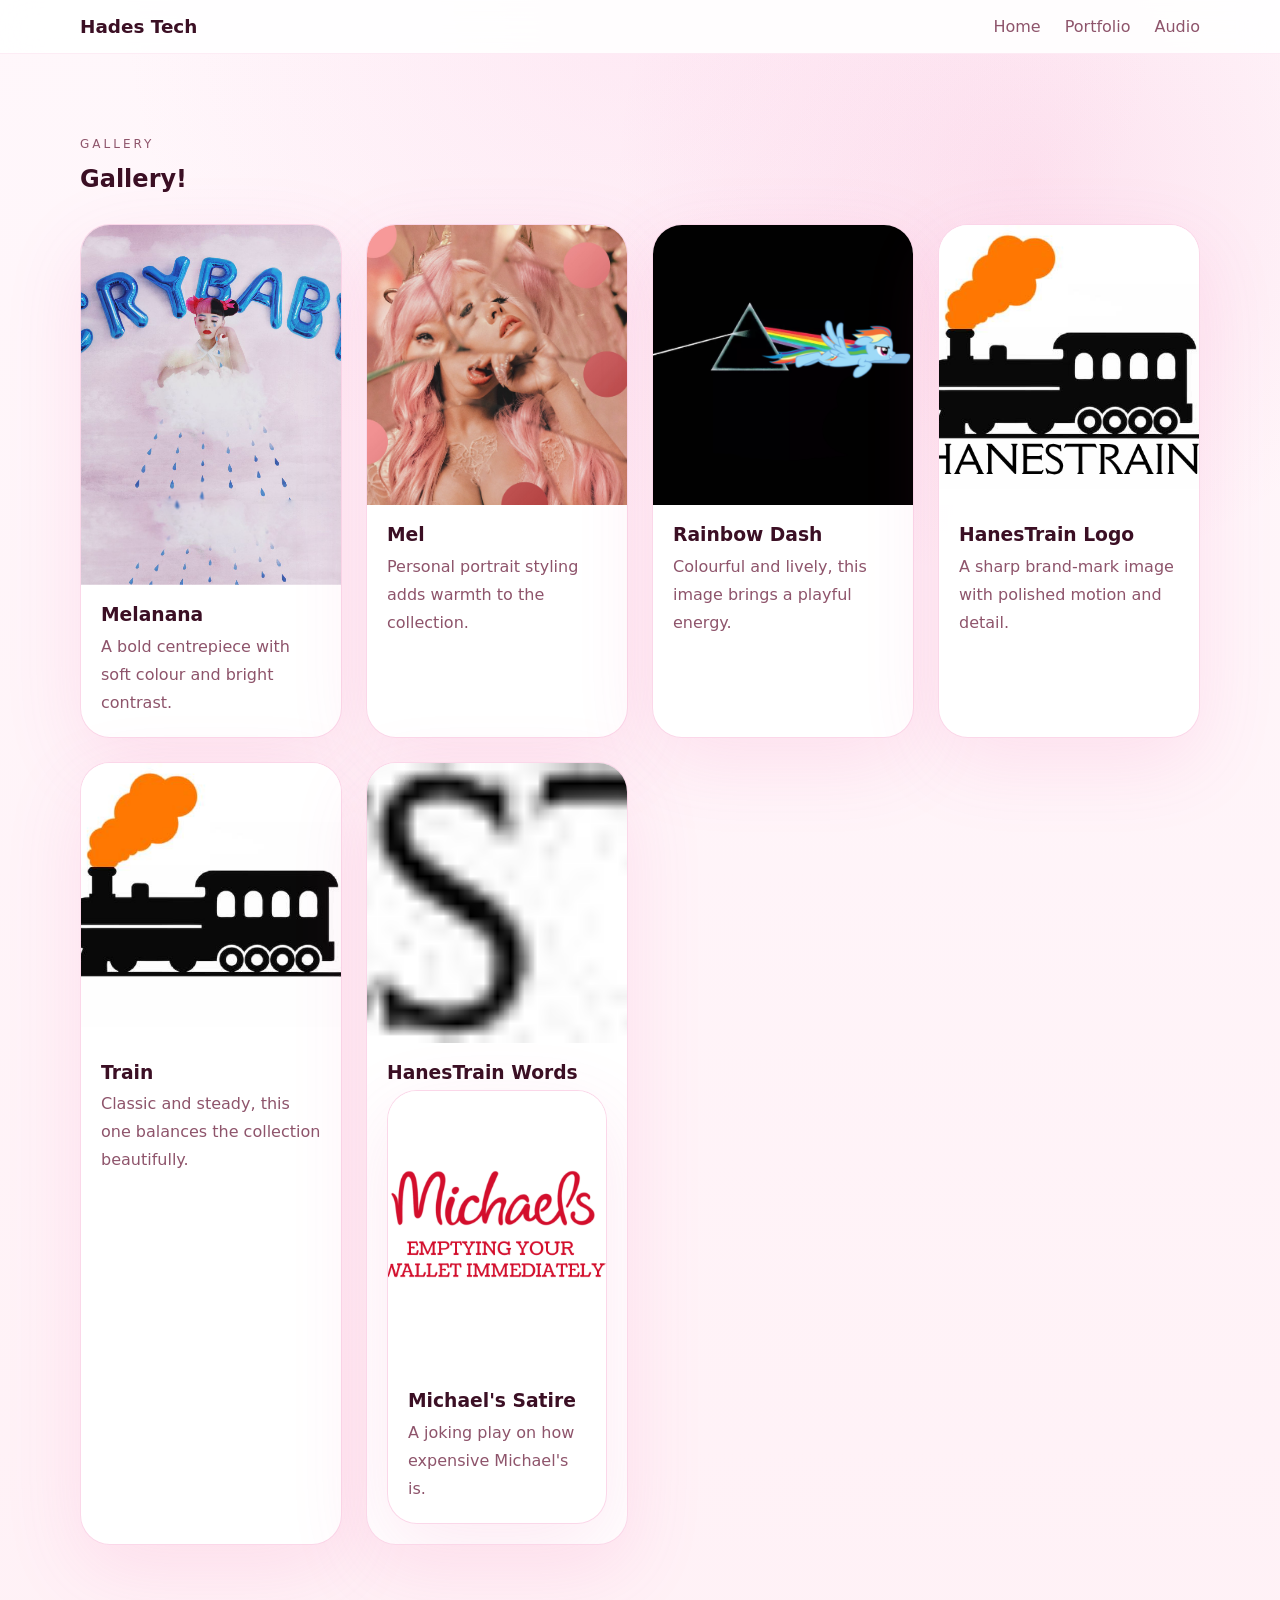
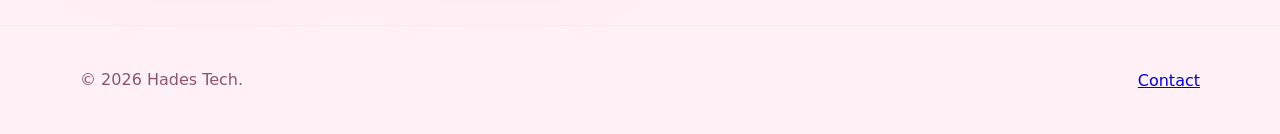
==== image.html @ cf22f27a "Update image.html" ====
<!DOCTYPE html>
<html lang="en">
<head>
  <meta charset="UTF-8" />
  <meta name="viewport" content="width=device-width, initial-scale=1.0" />
  <title>Image Gallery | Hades Tech</title>
  <link rel="stylesheet" href="style.css" />
</head>
<body>
  <header class="site-header">
    <div class="container header-inner">
      <a class="brand" href="index.html">Hades Tech</a>
      <nav class="site-nav">
        <a href="index.html">Home</a>
        <a href="index.html#gallery">Portfolio</a>
        <a href="index.html#audio">Audio</a>
      </nav>
    </div>
  </header>

  <main>
    <section class="section gallery-section">
      <div class="container">
        <div class="section-header">
          <p class="section-label">Gallery</p>
          <h2>Gallery!</h2>
        </div>

        <div class="gallery-grid">
          <div class="gallery-card featured">
            <img src="images/melanana.png" alt="Melanana" />
            <div class="gallery-caption">
              <h3>Melanana</h3>
              <p>A bold centrepiece with soft colour and bright contrast.</p>
            </div>
          </div>

          <div class="gallery-card">
            <img src="images/mel.jpg" alt="Mel" />
            <div class="gallery-caption">
              <h3>Mel</h3>
              <p>Personal portrait styling adds warmth to the collection.</p>
            </div>
          </div>

          <div class="gallery-card">
            <img src="images/rainbowdash.png" alt="Rainbow Dash" />
            <div class="gallery-caption">
              <h3>Rainbow Dash</h3>
              <p> Colourful and lively, this image brings a playful energy.</p>
            </div>
          </div>

          <div class="gallery-card">
            <img src="images/hanestrain-logo.png" alt="HanesTrain Logo" />
            <div class="gallery-caption">
              <h3>HanesTrain Logo</h3>
              <p>A sharp brand-mark image with polished motion and detail.</p>
            </div>
          </div>

          <div class="gallery-card">
            <img src="images/train.jpg" alt="Train" />
            <div class="gallery-caption">
              <h3>Train</h3>
              <p>Classic and steady, this one balances the collection beautifully.</p>
            </div>
          </div>

          <div class="gallery-card">
            <img src="images/hanestrain-words.jpg" alt="HanesTrain Words" />
            <div class="gallery-caption">
              <h3>HanesTrain Words</h3>

          <div class="gallery-card">
            <img src="images/michaels satire.png" alt="Michael's Satire" />
            <div class="gallery-caption">
              <h3>Michael's Satire</h3>
              <p>A joking play on how expensive Michael's is.</p>
            </div>
          </div>
        </div>
      </div>
    </section>
  </main>

  <footer class="site-footer">
    <div class="container footer-content">
        <p>&copy; 2026 Hades Tech.</p>
        <a href="index.html#contact">Contact</a>
      </div>
    </div>
  </footer>

  <script src="script.js"></script>
</body>
</html>
---- style.css ----
:root {
  color-scheme: light;
  --bg: #fff3f8;
  --surface: rgba(255, 255, 255, 0.95);
  --surface-strong: #ffe7ef;
  --text: #3b0f24;
  --muted: #8e546b;
  --accent: #f9a8d4;
  --accent-strong: #ec4899;
  --border: rgba(236, 72, 153, 0.22);
  --shadow: 0 24px 80px rgba(236, 72, 153, 0.12);
}

* {
  box-sizing: border-box;
}

html {
  scroll-behavior: smooth;
}

body {
  margin: 0;
  font-family: Inter, system-ui, -apple-system, BlinkMacSystemFont, "Segoe UI", sans-serif;
  background: radial-gradient(circle at top, rgba(249, 168, 212, 0.18), transparent 28%),
    radial-gradient(circle at 80% 10%, rgba(236, 72, 153, 0.12), transparent 22%),
    linear-gradient(180deg, #fff7fb 0%, #fff1f6 100%);
  color: var(--text);
}

img {
  max-width: 100%;
  display: block;
}

.container {
  width: min(1120px, calc(100% - 2rem));
  margin: 0 auto;
}

.site-header {
  position: sticky;
  top: 0;
  z-index: 10;
  backdrop-filter: blur(18px);
  background: rgba(255, 255, 255, 0.9);
  border-bottom: 1px solid rgba(236, 72, 153, 0.1);
}

.header-inner {
  display: flex;
  align-items: center;
  justify-content: space-between;
  gap: 1rem;
  padding: 1rem 0;
}

.brand {
  color: var(--text);
  font-size: 1.15rem;
  font-weight: 700;
  text-decoration: none;
}

.header-images {
  display: flex;
  align-items: center;
  gap: 0.5rem;
}

.header-images img {
  border-radius: 50%;
  object-fit: cover;
}

.site-nav {
  display: flex;
  align-items: center;
  gap: 1.5rem;
}

.site-nav a,
.footer-links a {
  color: var(--muted);
  text-decoration: none;
  transition: color 0.2s ease;
}

.site-nav a:hover,
.footer-links a:hover {
  color: var(--accent);
}

.menu-toggle {
  display: none;
  width: 2.5rem;
  height: 2.5rem;
  border: none;
  background: transparent;
  cursor: pointer;
  padding: 0;
}

.menu-toggle span {
  display: block;
  width: 100%;
  height: 2px;
  margin: 6px 0;
  background: var(--text);
}

.hero-section {
  padding: clamp(4rem, 8vw, 8rem) 0;
}

.hero-content {
  display: grid;
  grid-template-columns: minmax(0, 1.4fr) minmax(280px, 0.9fr);
  gap: 2rem;
  align-items: center;
}

.eyebrow,
.section-label {
  margin: 0 0 0.75rem;
  color: var(--accent);
  text-transform: uppercase;
  letter-spacing: 0.25em;
  font-size: 0.75rem;
}

h1,
h2,
h3 {
  margin: 0;
  line-height: 1.05;
}

h1 {
  font-size: clamp(2.5rem, 4vw, 4rem);
}

.hero-copy,
.section p,
.detail-card p,
.footer-content p {
  color: var(--muted);
  line-height: 1.75;
}

.hero-actions {
  display: flex;
  flex-wrap: wrap;
  gap: 1rem;
  margin-top: 1.75rem;
}

.button {
  display: inline-flex;
  align-items: center;
  justify-content: center;
  padding: 0.95rem 1.5rem;
  border-radius: 999px;
  font-weight: 600;
  text-decoration: none;
  transition: transform 0.2s ease, background-color 0.2s ease, color 0.2s ease;
}

.button:hover {
  transform: translateY(-1px);
}

.button-primary {
  background: linear-gradient(135deg, var(--accent), var(--accent-strong));
  color: #fff;
}

.button-secondary {
  border: 1px solid rgba(236, 72, 153, 0.22);
  color: var(--text);
  background: rgba(255, 240, 246, 0.95);
}

.hero-card {
  padding: 2rem;
  border: 1px solid var(--border);
  background: var(--surface);
  border-radius: 32px;
  box-shadow: var(--shadow);
}

.card-title,
.project-meta,
.detail-title {
  margin: 0 0 0.75rem;
  font-weight: 700;
  color: var(--accent);
  text-transform: uppercase;
  letter-spacing: 0.16em;
  font-size: 0.75rem;
}

.card-meta {
  margin-top: 1.25rem;
  color: var(--muted);
}

.section {
  padding: 5rem 0;
}

.section-header {
  margin-bottom: 2rem;
}

  .connect-grid {
    display: grid;
    grid-template-columns: repeat(3, minmax(0, 1fr));
    gap: 1.5rem;
    align-items: start;
  }

  .connect-card {
    padding: 1.75rem;
    border-radius: 28px;
    background: var(--surface);
    border: 1px solid var(--border);
    box-shadow: var(--shadow);
  }

  .connect-card .card-header {
    margin-bottom: 1.25rem;
  }

  .connect-card .card-header h3 {
    margin: 0.3rem 0 0;
    font-size: 1.5rem;
  }

  .contact-panel {
    display: flex;
    flex-direction: column;
    gap: 1rem;
  }

  .contact-panel p {
    margin: 0;
    color: var(--muted);
    line-height: 1.75;
  }

  .audio-list {
    display: grid;
    gap: 1.25rem;
  padding: 1.5rem;
  border-radius: 24px;
  background: rgba(255, 240, 246, 0.95);
  border: 1px solid rgba(236, 72, 153, 0.15);
  box-shadow: 0 24px 60px rgba(236, 72, 153, 0.08);
}

.audio-card h3 {
  margin: 0 0 0.75rem;
}

.audio-card audio {
  width: 100%;
  border-radius: 1rem;
}

.audio-link {
  display: inline-flex;
  padding: 0.85rem 1.1rem;
  border-radius: 999px;
  background: linear-gradient(135deg, var(--accent), var(--accent-strong));
  color: #fff;
  text-decoration: none;
  transition: transform 0.2s ease, opacity 0.2s ease;
}

.audio-link:hover {
  transform: translateY(-1px);
  opacity: 0.95;
}

  .skills-list {
    display: grid;
    gap: 1rem;
    margin-top: 1rem;
  }

  .skill-item {
    padding: 1rem;
    border-radius: 22px;
    background: rgba(255, 240, 246, 0.92);
    border: 1px solid rgba(236, 72, 153, 0.14);
  }

  .skill-item h3 {
    margin-bottom: 0.5rem;
  }


.about-details {
  display: grid;
  gap: 1rem;
}

.detail-card {
  padding: 1.5rem;
  border: 1px solid var(--border);
  background: var(--surface);
  border-radius: 24px;
}

.project-grid {
  display: grid;
  grid-template-columns: repeat(3, minmax(0, 1fr));
  gap: 1.5rem;
}

.project-card {
  padding: 1.75rem;
  border: 1px solid var(--border);
  background: var(--surface);
  border-radius: 28px;
  transition: transform 0.2s ease, border-color 0.2s ease;
}

.project-card:hover {
  transform: translateY(-4px);
  border-color: rgba(255, 111, 181, 0.45);
}

  .gallery-grid {
    display: grid;
    grid-template-columns: repeat(auto-fit, minmax(240px, 1fr));
    gap: 1.5rem;
    margin-top: 1.5rem;
  }

  .gallery-card {
    overflow: hidden;
    border-radius: 30px;
    border: 1px solid var(--border);
    background: var(--surface);
    box-shadow: var(--shadow);
    transition: transform 0.25s ease, border-color 0.25s ease;
  }

  .gallery-card:hover {
    transform: translateY(-4px);
    border-color: rgba(236, 72, 153, 0.35);
  }

  .gallery-card img {
    width: 100%;
    height: 280px;
    object-fit: cover;
    display: block;
    transition: transform 0.35s ease;
  }

  .gallery-card:hover img {
    transform: scale(1.04);
  }

  .gallery-caption {
    padding: 1.25rem;
  }

  .gallery-caption h3 {
    margin: 0 0 0.5rem;
  }

  .gallery-caption p {
    margin: 0;
    color: var(--muted);
    line-height: 1.75;
  }

  .gallery-card.featured img {
    height: 360px;
  }

  color: var(--text);
}

.contact-card {
  display: flex;
  align-items: center;
  justify-content: space-between;
  gap: 1.5rem;
  padding: 2rem;
  border-radius: 32px;
  background: linear-gradient(135deg, rgba(255, 111, 181, 0.16), rgba(255, 45, 122, 0.06));
  border: 1px solid var(--border);
}

.site-footer {
  border-top: 1px solid rgba(148, 163, 184, 0.08);
  padding: 1.5rem 0;
}

.footer-content {
  display: flex;
  align-items: center;
  justify-content: space-between;
  gap: 1rem;
  flex-wrap: wrap;
  color: var(--muted);
}

@media (max-width: 900px) {
  .hero-content,
  .section-grid,
  .project-grid,
  .skills-grid,
  .connect-grid {
    grid-template-columns: 1fr;
  }

  .contact-card {
    flex-direction: column;
    align-items: flex-start;
  }
}

@media (max-width: 700px) {
  .header-inner {
    flex-wrap: wrap;
  }

  .site-nav {
    position: absolute;
    top: 100%;
    right: 0;
    left: 0;
    flex-direction: column;
    gap: 1rem;
    padding: 1.5rem;
    margin: 0;
    background: rgba(15, 23, 42, 0.97);
    border-top: 1px solid rgba(148, 163, 184, 0.12);
    transform: translateY(-110%);
    opacity: 0;
    pointer-events: none;
    transition: transform 0.25s ease, opacity 0.25s ease;
  }

  .site-nav.open {
    transform: translateY(0);
    opacity: 1;
    pointer-events: auto;
  }

  .menu-toggle {
    display: inline-flex;
  }
}
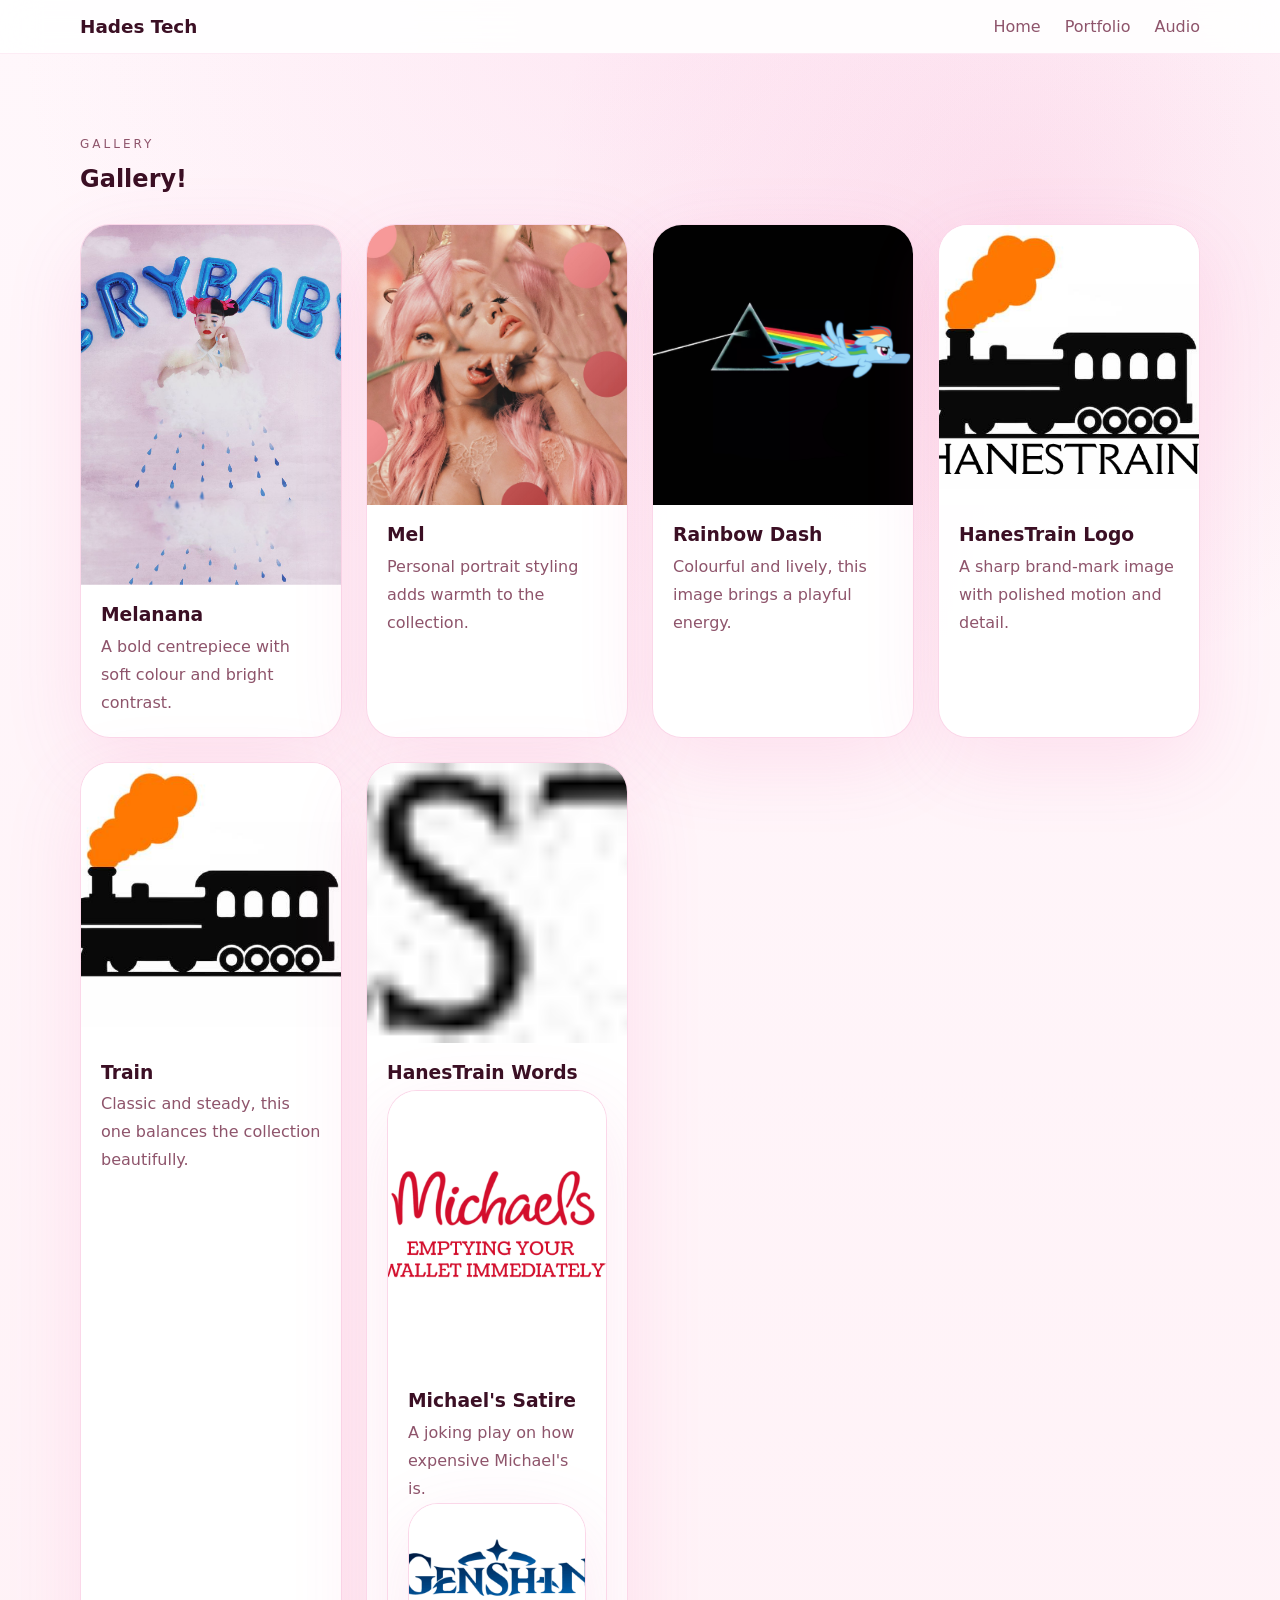
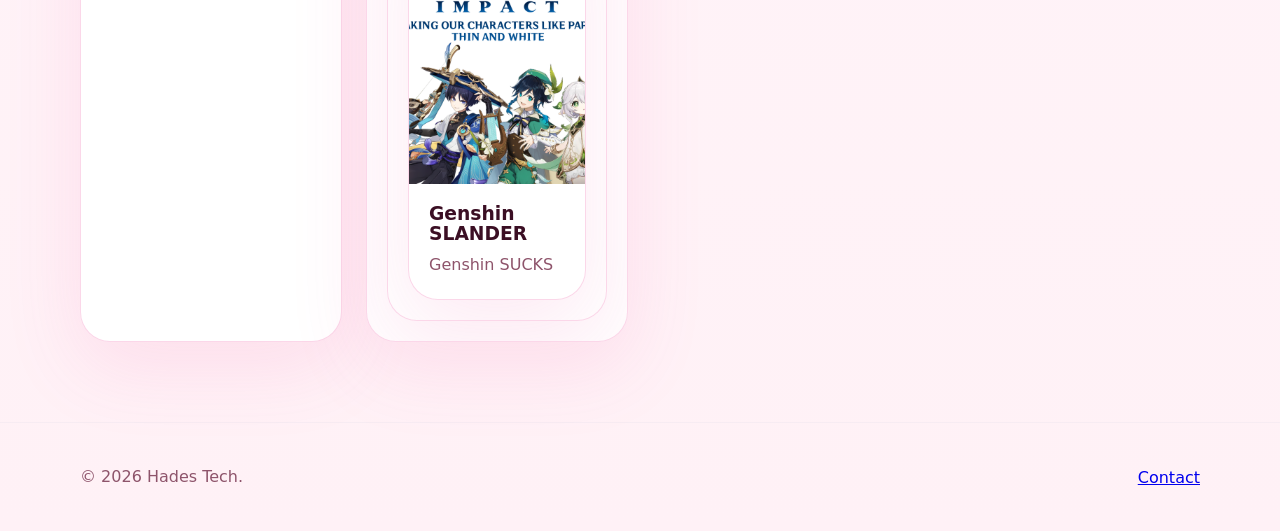
==== commit b8fcd388: "Update image.html" ====
--- a/image.html
+++ b/image.html
@@ -77,6 +77,13 @@
             <div class="gallery-caption">
               <h3>Michael's Satire</h3>
               <p>A joking play on how expensive Michael's is.</p>
+
+               <div class="gallery-card">
+            <img src="images/genshin.png" alt="Genshin SLANDER" />
+            <div class="gallery-caption">
+              <h3>Genshin SLANDER</h3>
+              <p>Genshin SUCKS</p>
+              
             </div>
           </div>
         </div>
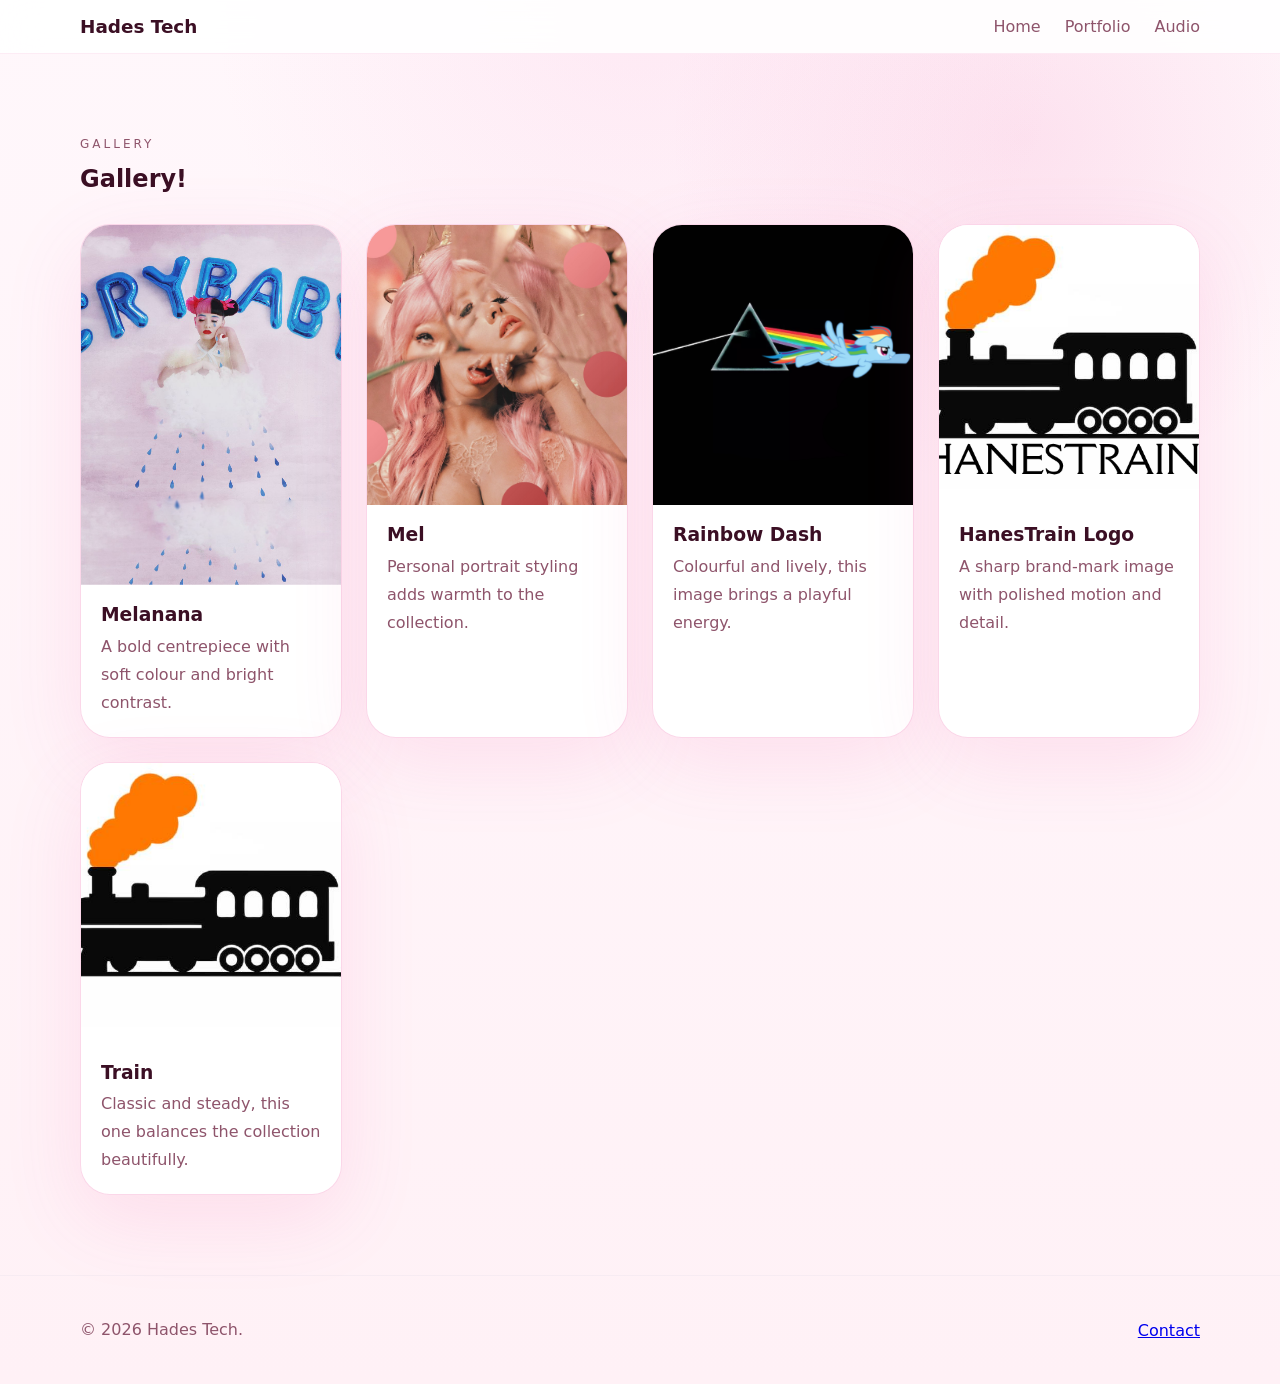
==== commit e5c205c6: "Update image.html" ====
--- a/image.html
+++ b/image.html
@@ -66,23 +66,6 @@
               <p>Classic and steady, this one balances the collection beautifully.</p>
             </div>
           </div>
-
-          <div class="gallery-card">
-            <img src="images/hanestrain-words.jpg" alt="HanesTrain Words" />
-            <div class="gallery-caption">
-              <h3>HanesTrain Words</h3>
-
-          <div class="gallery-card">
-            <img src="images/michaels satire.png" alt="Michael's Satire" />
-            <div class="gallery-caption">
-              <h3>Michael's Satire</h3>
-              <p>A joking play on how expensive Michael's is.</p>
-
-               <div class="gallery-card">
-            <img src="images/genshin.png" alt="Genshin SLANDER" />
-            <div class="gallery-caption">
-              <h3>Genshin SLANDER</h3>
-              <p>Genshin SUCKS</p>
               
             </div>
           </div>
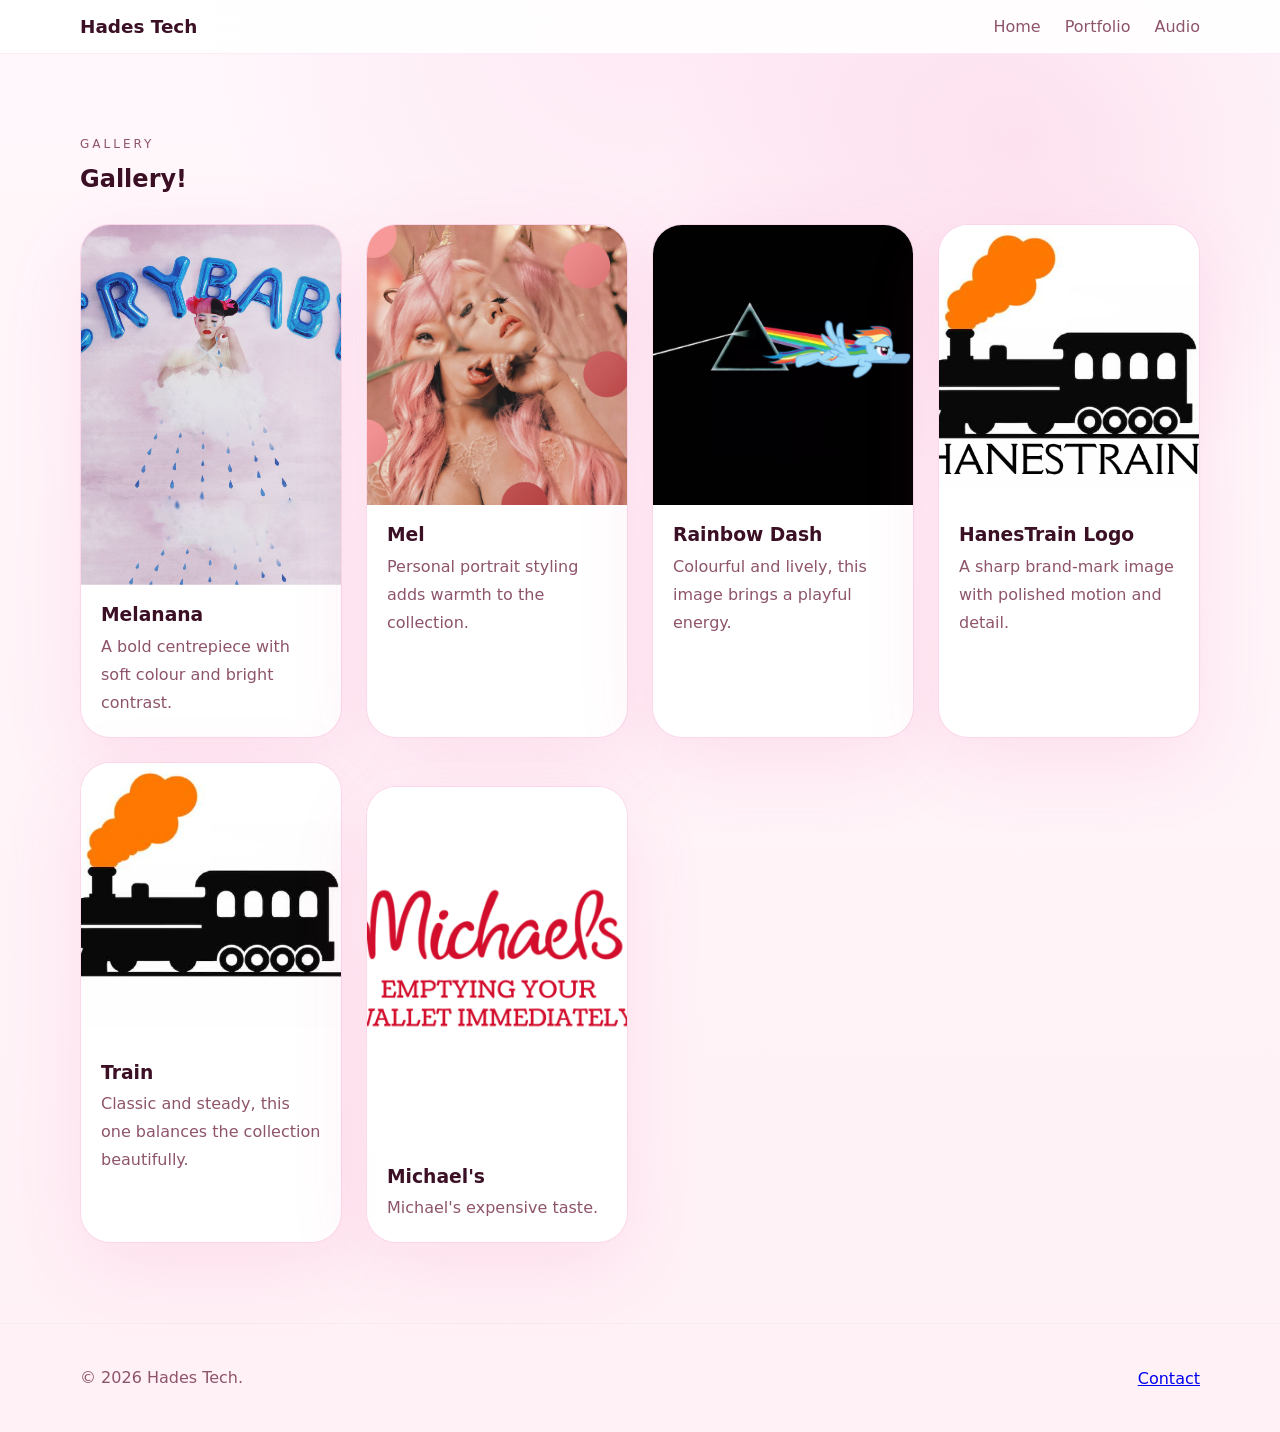
==== commit fa8eef5a: "Update image.html" ====
--- a/image.html
+++ b/image.html
@@ -66,6 +66,15 @@
               <p>Classic and steady, this one balances the collection beautifully.</p>
             </div>
           </div>
+
+          <div class="gallery-grid">
+          <div class="gallery-card featured">
+            <img src="images/michaels satire.png" alt="Michael's" />
+            <div class="gallery-caption">
+              <h3>Michael's</h3>
+              <p>Michael's expensive taste.</p>
+            </div>
+          </div>
               
             </div>
           </div>
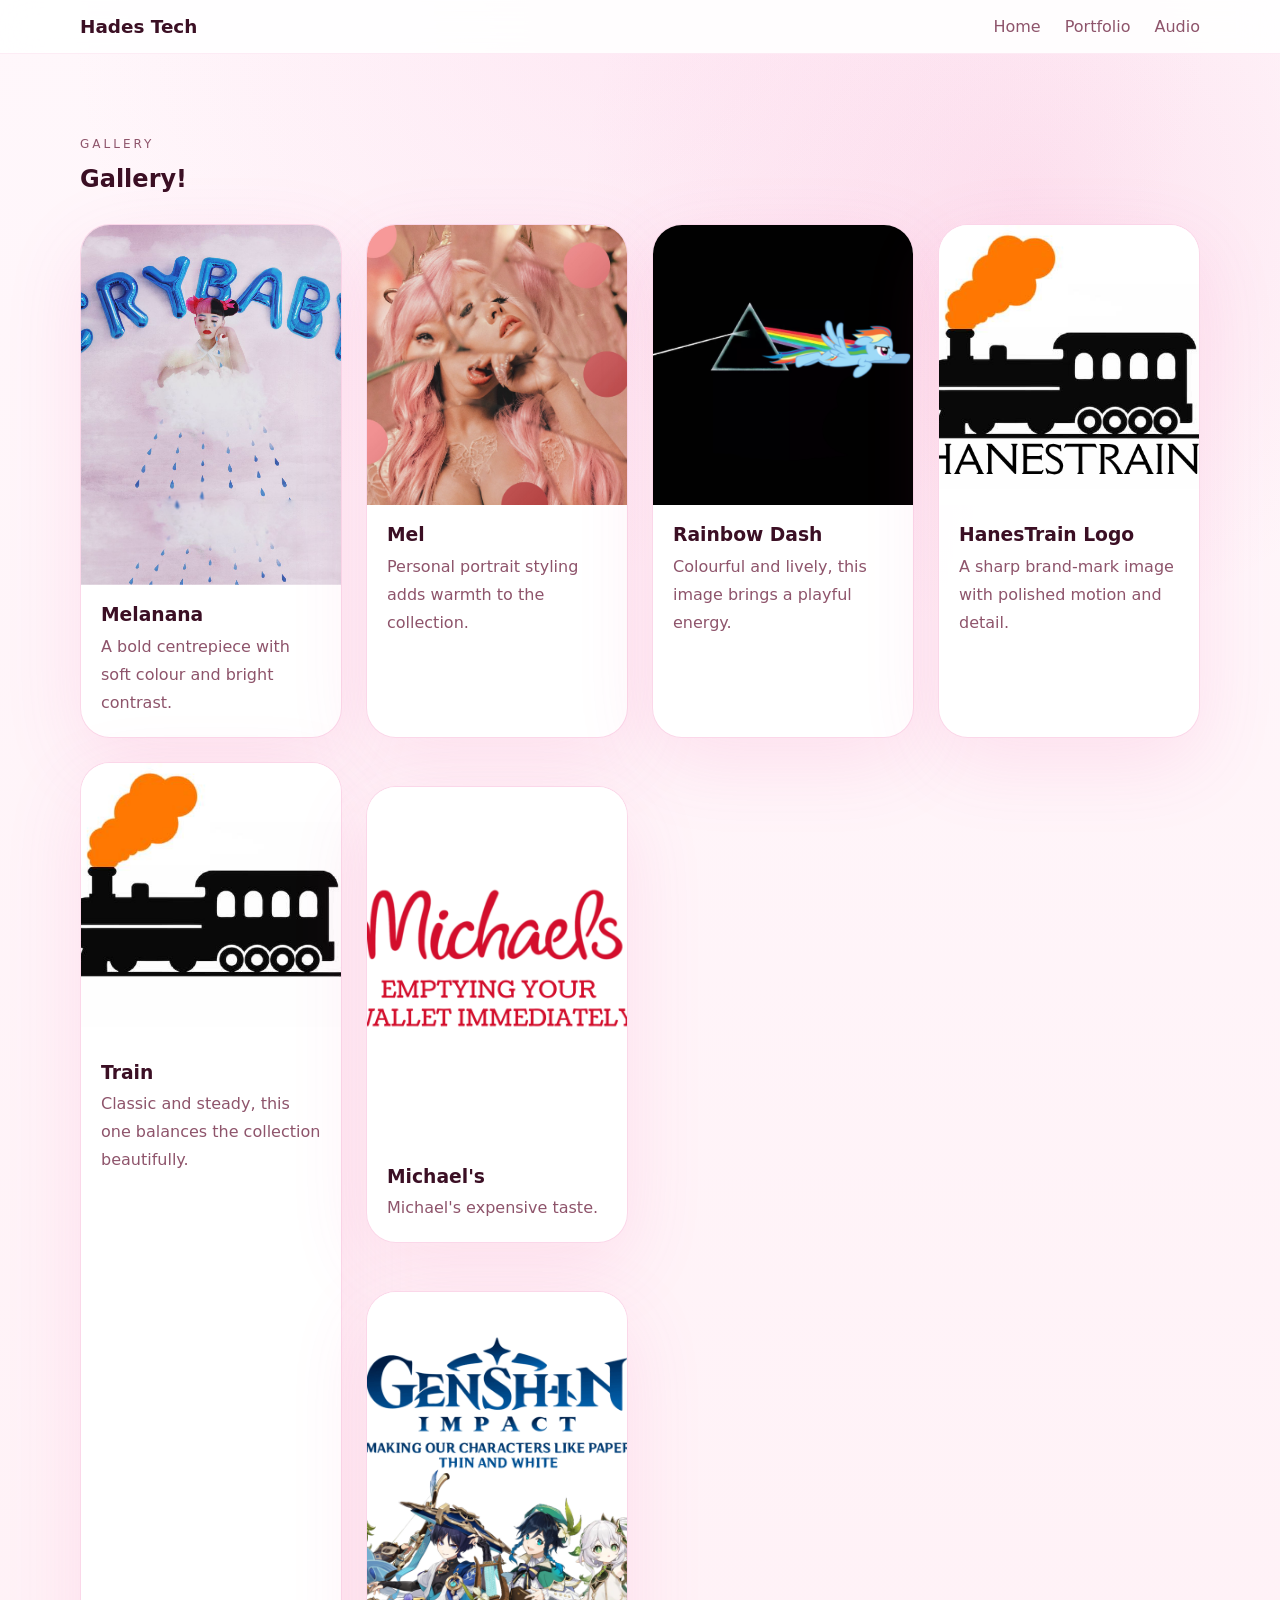
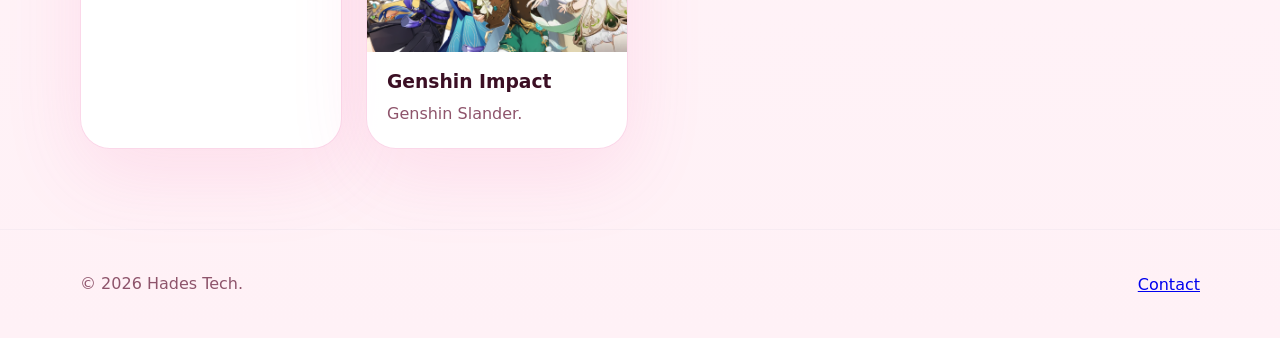
==== commit a901876a: "Update image.html" ====
--- a/image.html
+++ b/image.html
@@ -75,6 +75,15 @@
               <p>Michael's expensive taste.</p>
             </div>
           </div>
+            
+             <div class="gallery-grid">
+          <div class="gallery-card featured">
+            <img src="images/genshin.png" alt="Genshin Impact" />
+            <div class="gallery-caption">
+              <h3>Genshin Impact</h3>
+              <p>Genshin Slander.</p>
+            </div>
+          </div>
               
             </div>
           </div>
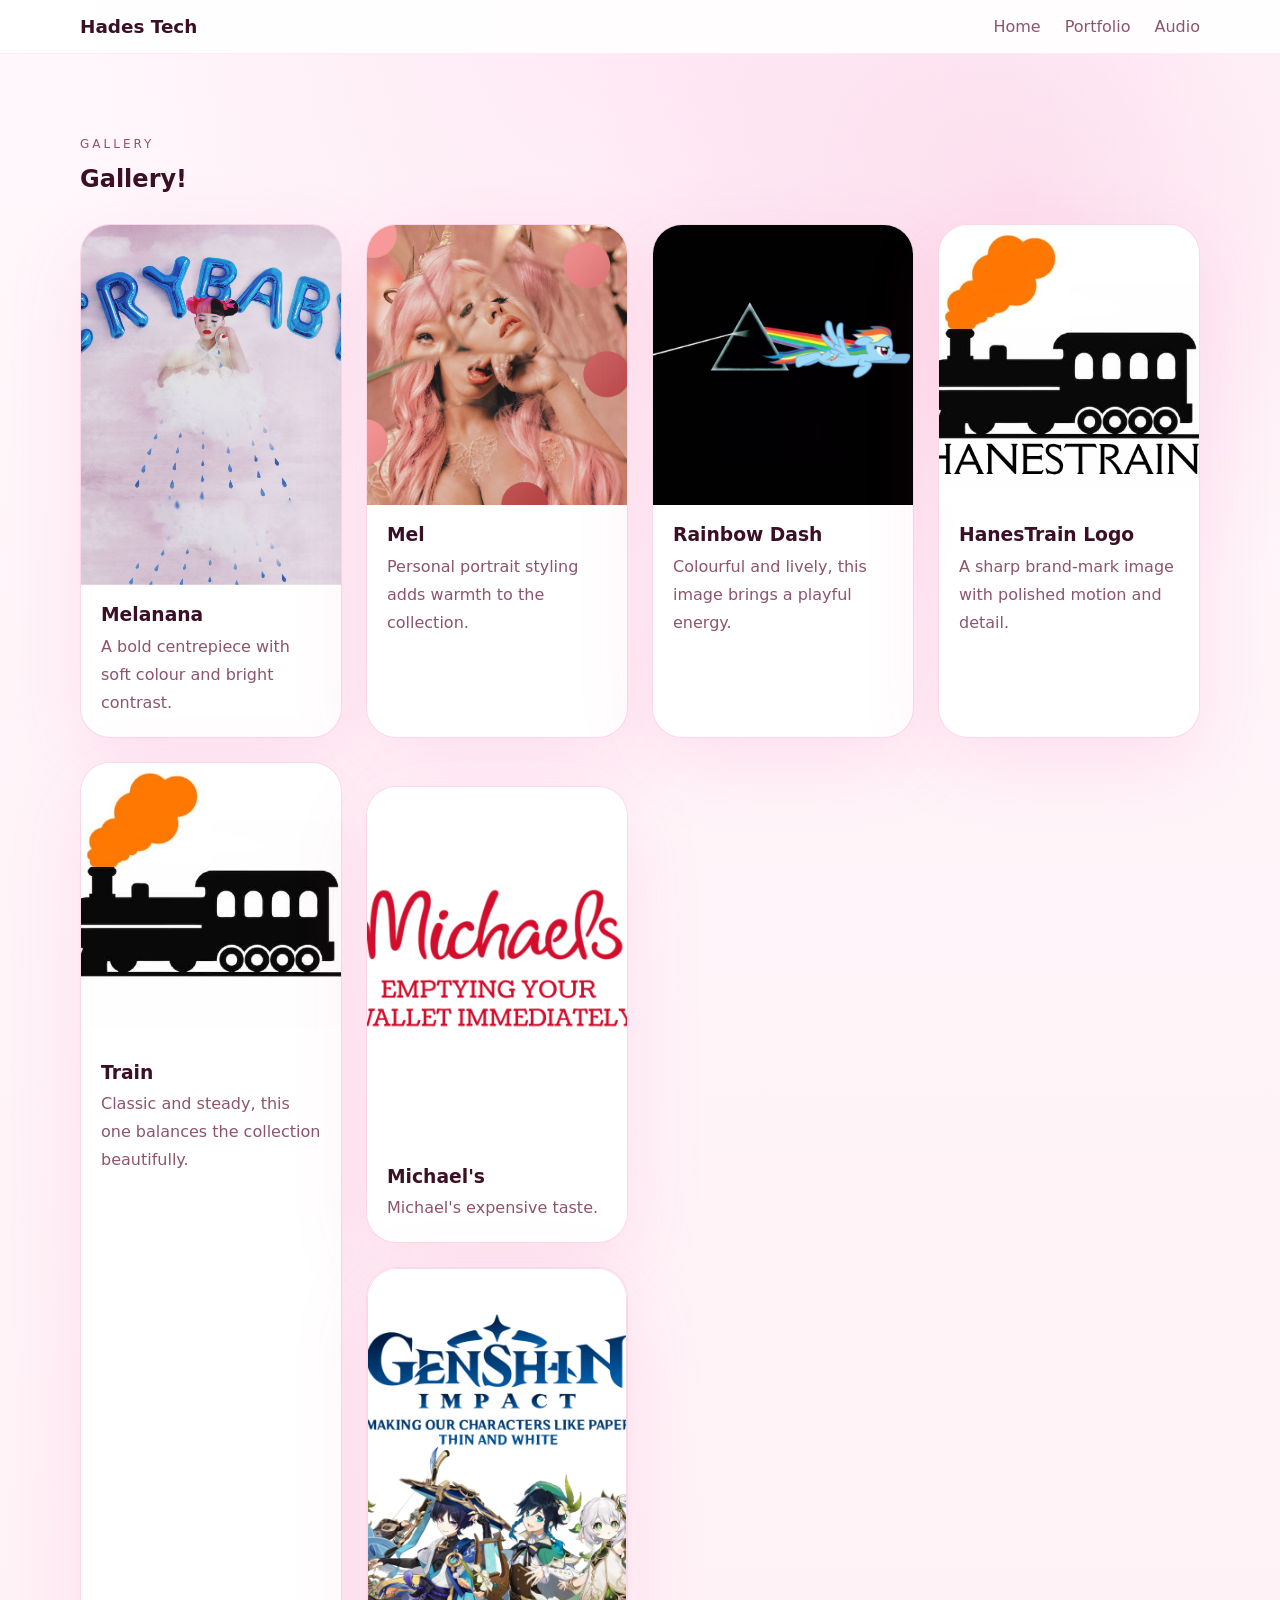
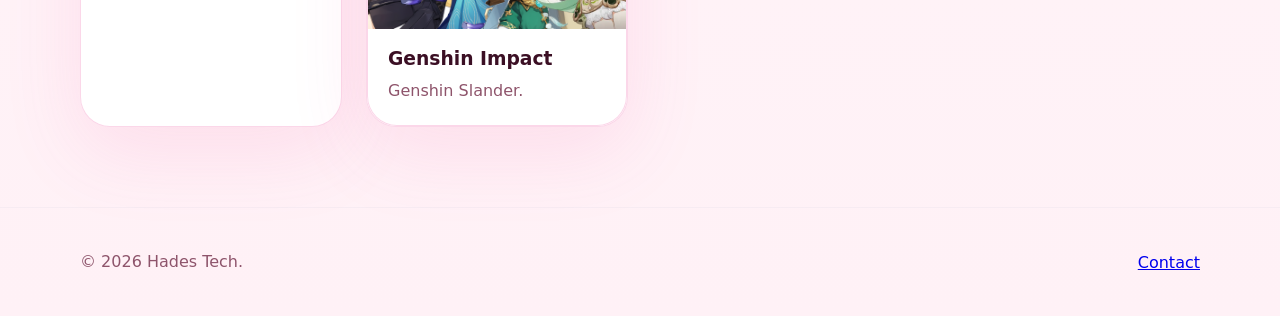
==== commit d3e29e2d: "Update image.html" ====
--- a/image.html
+++ b/image.html
@@ -76,7 +76,7 @@
             </div>
           </div>
             
-             <div class="gallery-grid">
+             <div class="gallery-card">
           <div class="gallery-card featured">
             <img src="images/genshin.png" alt="Genshin Impact" />
             <div class="gallery-caption">
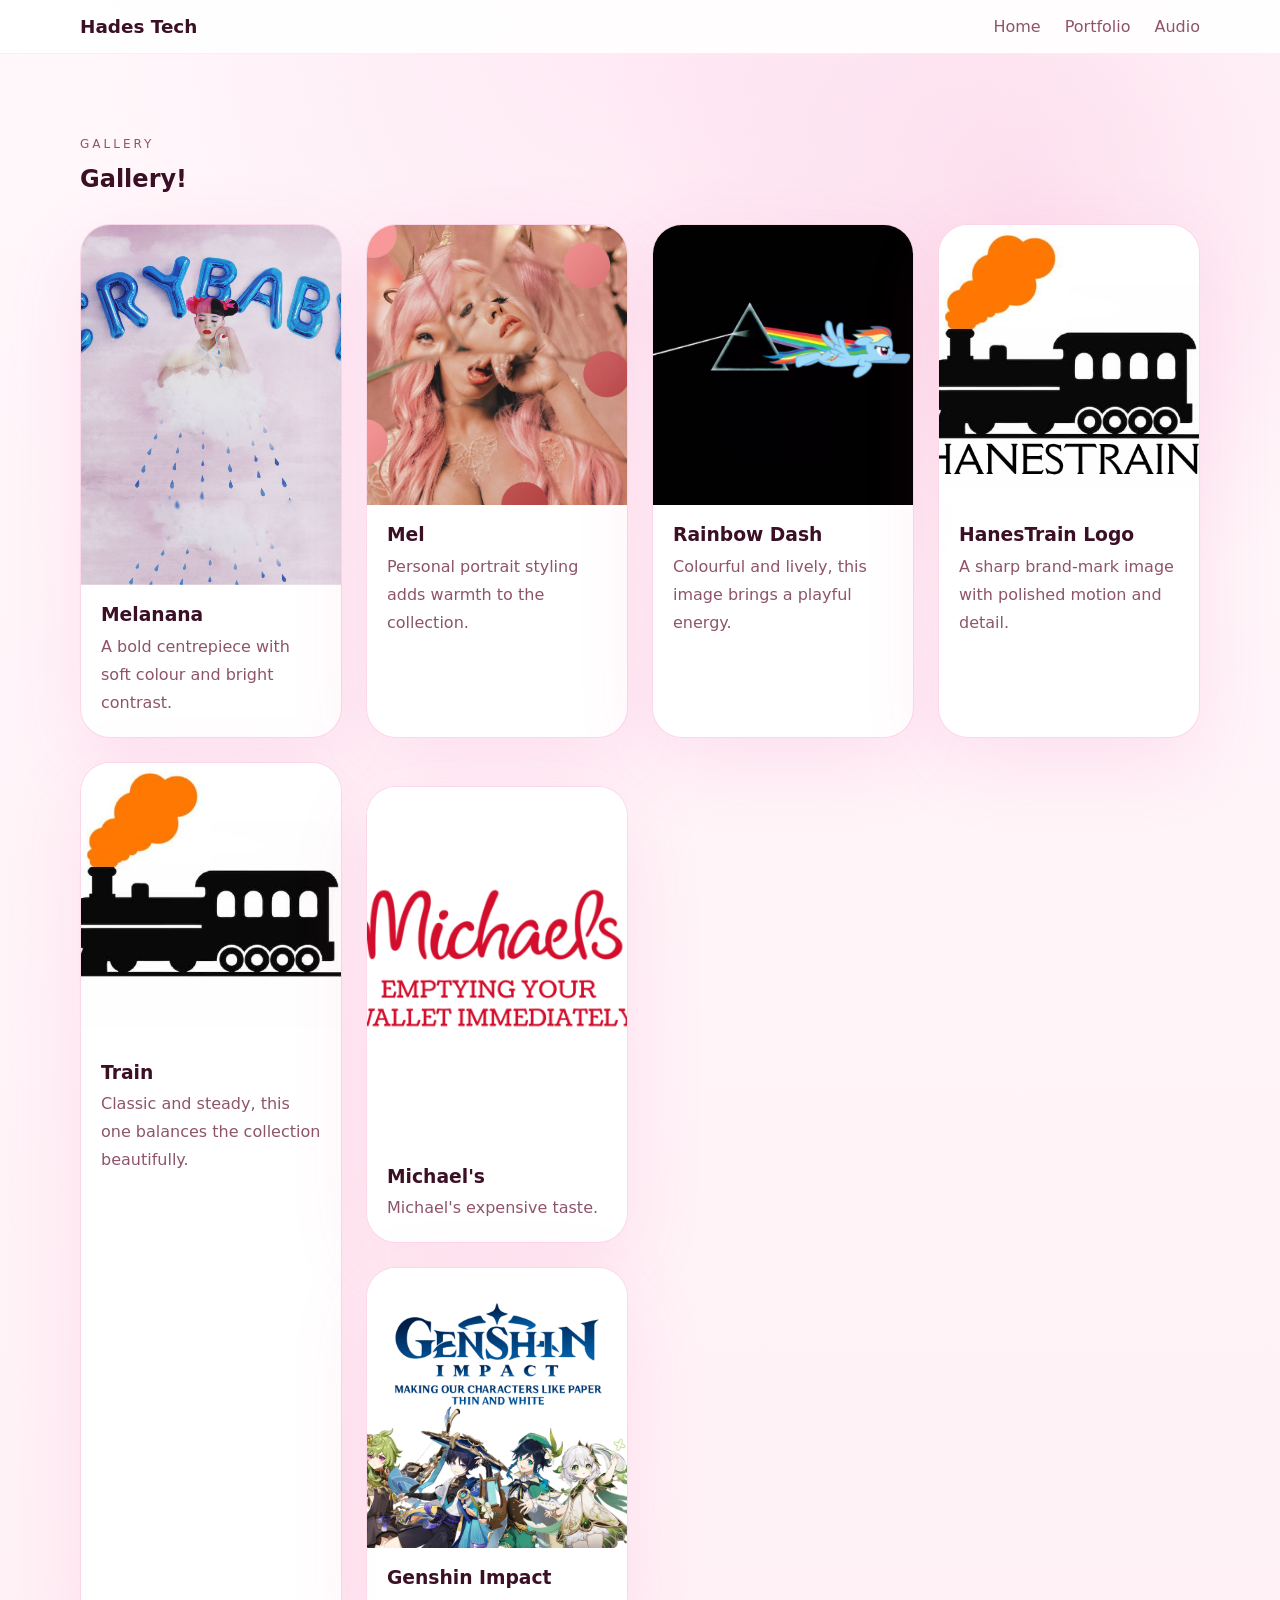
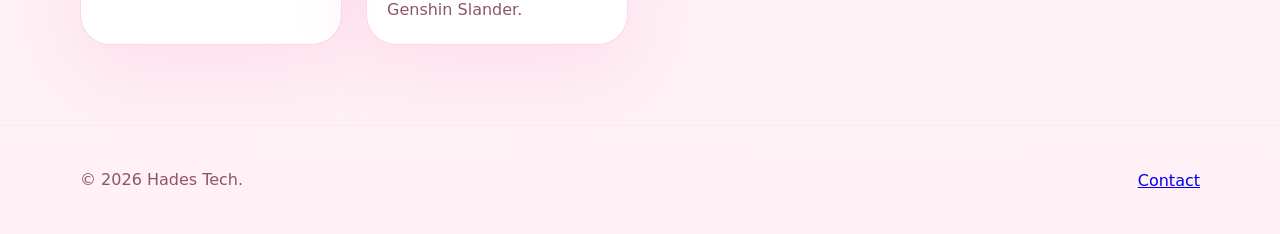
==== commit 31bfc4eb: "Update image.html" ====
--- a/image.html
+++ b/image.html
@@ -77,7 +77,6 @@
           </div>
             
              <div class="gallery-card">
-          <div class="gallery-card featured">
             <img src="images/genshin.png" alt="Genshin Impact" />
             <div class="gallery-caption">
               <h3>Genshin Impact</h3>
